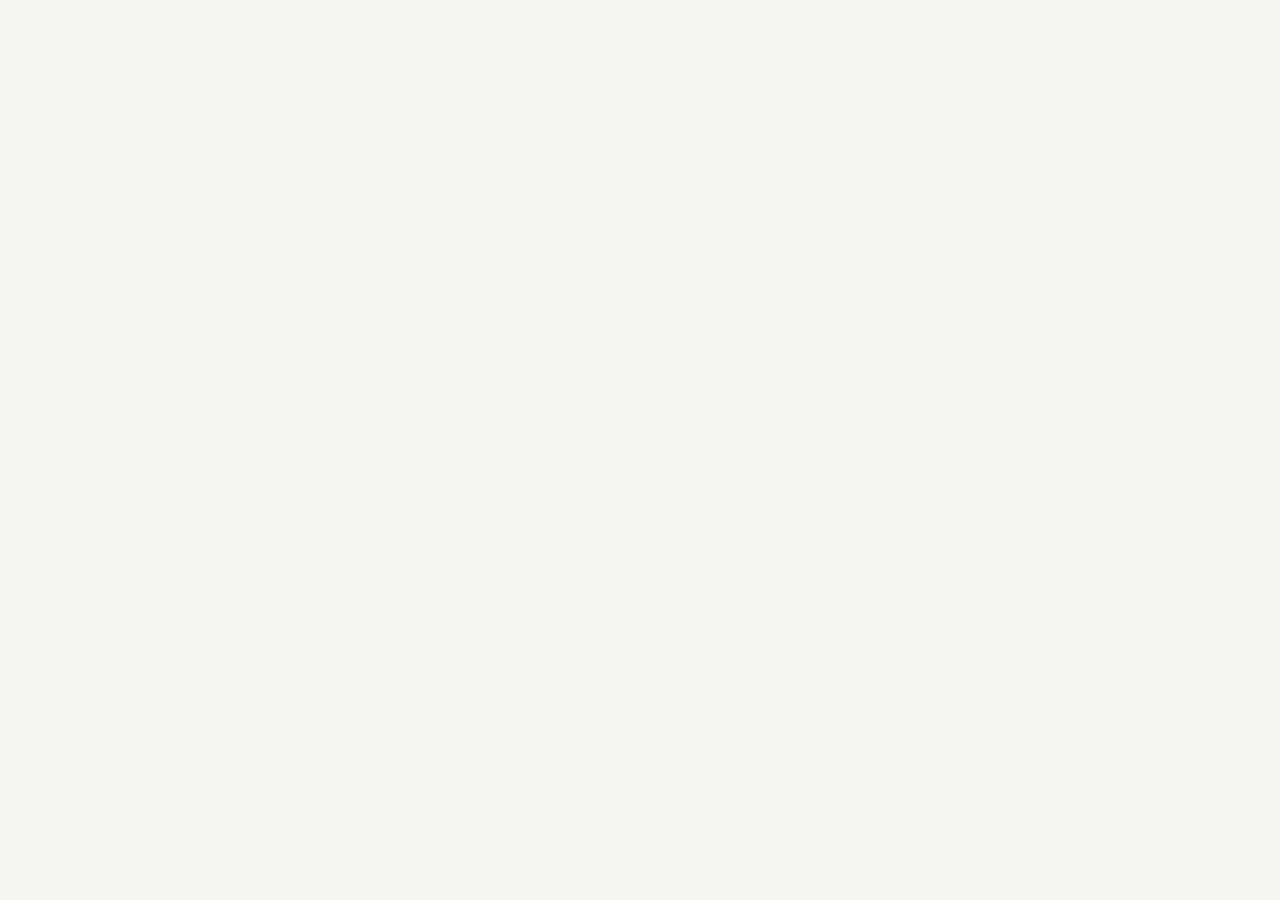
==== ayuda_cuenta.html @ a3db7601 "hola profe" ====
<!DOCTYPE html>
<html lang="en">
<head>
    <meta charset="UTF-8">
    <meta name="viewport" content="width=device-width, initial-scale=1.0">
    <title>Document</title>
    <link rel="stylesheet" href="ayuda_cuenta.css">
</head>
<body>
    
</body>
</html>
---- ayuda_cuenta.css ----
*{
    margin: 0;
    padding: 0;
}

body{
    background-color: #F5F5F4;
}
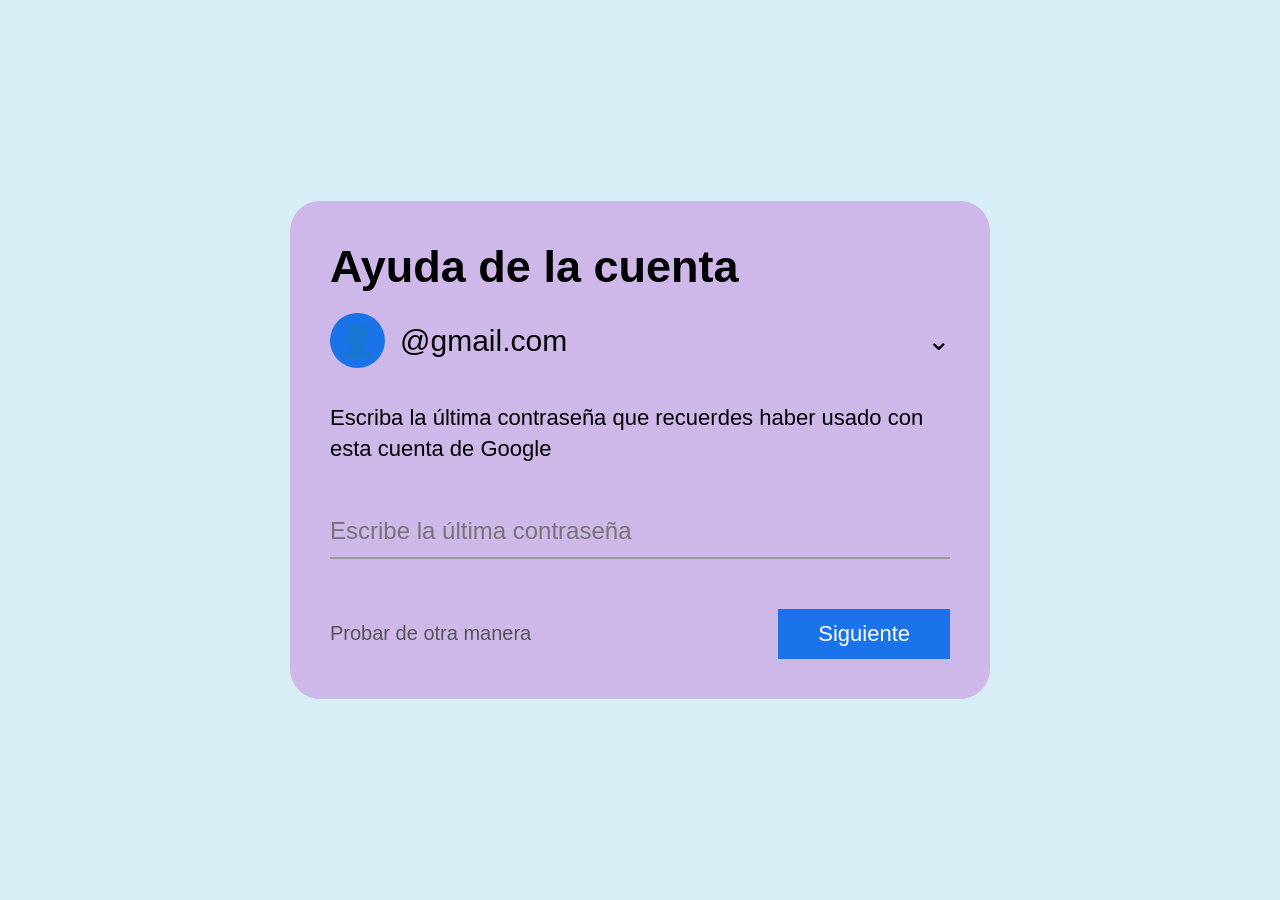
==== commit daa7a11a: "Merge branch 'rama_enrique' of https://github.com/LokilloChino/Biblioteca" ====
--- a/ayuda_cuenta.html
+++ b/ayuda_cuenta.html
@@ -7,6 +7,28 @@
     <link rel="stylesheet" href="ayuda_cuenta.css">
 </head>
 <body>
-    
+
+<div class="contenedor">
+    <h1>Ayuda de la cuenta</h1>
+
+    <div class="correo">
+        <div class="icono">👤</div>
+        <span>@gmail.com</span>
+        <span class="flecha">⌄</span>
+    </div>
+
+    <p>
+        Escriba la última contraseña que recuerdes haber usado
+        con esta cuenta de Google
+    </p>
+
+    <input type="password" placeholder="Escribe la última contraseña">
+
+    <div class="botones">
+        <a href="#">Probar de otra manera</a>
+        <button>Siguiente</button>
+    </div>
+  </div>
+
 </body>
 </html>
--- a/ayuda_cuenta.css
+++ b/ayuda_cuenta.css
@@ -3,6 +3,154 @@
     padding: 0;
 }
 
+*{
+    margin: 0;
+    padding: 0;
+    box-sizing: border-box;
+    font-family: Arial, sans-serif;
+}
+
 body{
-    background-color: #F5F5F4;
+    background: #d8eef7;
+    display: flex;
+    justify-content: center;
+    align-items: center;
+    height: 100vh;
+}
+
+.contenedor{
+    width: 700px;
+    background: #CDB8E9;;
+    border-radius: 30px;
+    padding: 40px;
+}
+
+h1{
+    font-size: 45px;
+    margin-bottom: 20px;
+}
+
+.correo{
+    display: flex;
+    align-items: center;
+    gap: 15px;
+    font-size: 30px;
+    margin-bottom: 35px;
+}
+
+.icono{
+    width: 55px;
+    height: 55px;
+    background: #1a73e8;
+    color: white;
+    border-radius: 50%;
+    display: flex;
+    justify-content: center;
+    align-items: center;
+    font-size: 30px;
+}
+
+.flecha{
+    margin-left: auto;
+    font-size: 28px;
+}
+
+p{
+    font-size: 22px;
+    margin-bottom: 40px;
+    line-height: 1.4;
+}
+
+input{
+    width: 100%;
+    border: none;
+    border-bottom: 2px solid #999;
+    background: transparent;
+    padding: 12px 0;
+    font-size: 24px;
+    outline: none;
+}
+
+.botones{
+    margin-top: 50px;
+    display: flex;
+    justify-content: space-between;
+    align-items: center;
+}
+
+.botones a{
+    text-decoration: none;
+    color: #555;
+    font-size: 20px;
+}
+
+button{
+    background: #1a73e8;
+    color: white;
+    border: none;
+    padding: 12px 40px;
+    font-size: 22px;
+    cursor: pointer;
+}
+
+button:hover{
+    background: #1558b0;
+}
+
+/* ================= TABLET ================= */
+@media screen and (max-width: 768px){
+
+    .contenedor{
+        width: 90%;
+        padding: 30px;
+        margin: 30px auto;
+    }
+
+    h1{
+        font-size: 32px;
+    }
+
+    label{
+        font-size: 16px;
+    }
+
+    input,
+    select,
+    textarea{
+        font-size: 15px;
+    }
+}
+
+/* ================= TELEFONO ================= */
+@media screen and (max-width: 480px){
+
+    .contenedor{
+        width: 95%;
+        padding: 20px;
+        margin: 20px auto;
+    }
+
+    h1{
+        font-size: 26px;
+    }
+
+    label{
+        font-size: 15px;
+    }
+
+    input,
+    select,
+    textarea{
+        padding: 10px;
+        font-size: 14px;
+    }
+
+    textarea{
+        height: 130px;
+    }
+
+    button{
+        font-size: 16px;
+        padding: 12px;
+    }
 }
